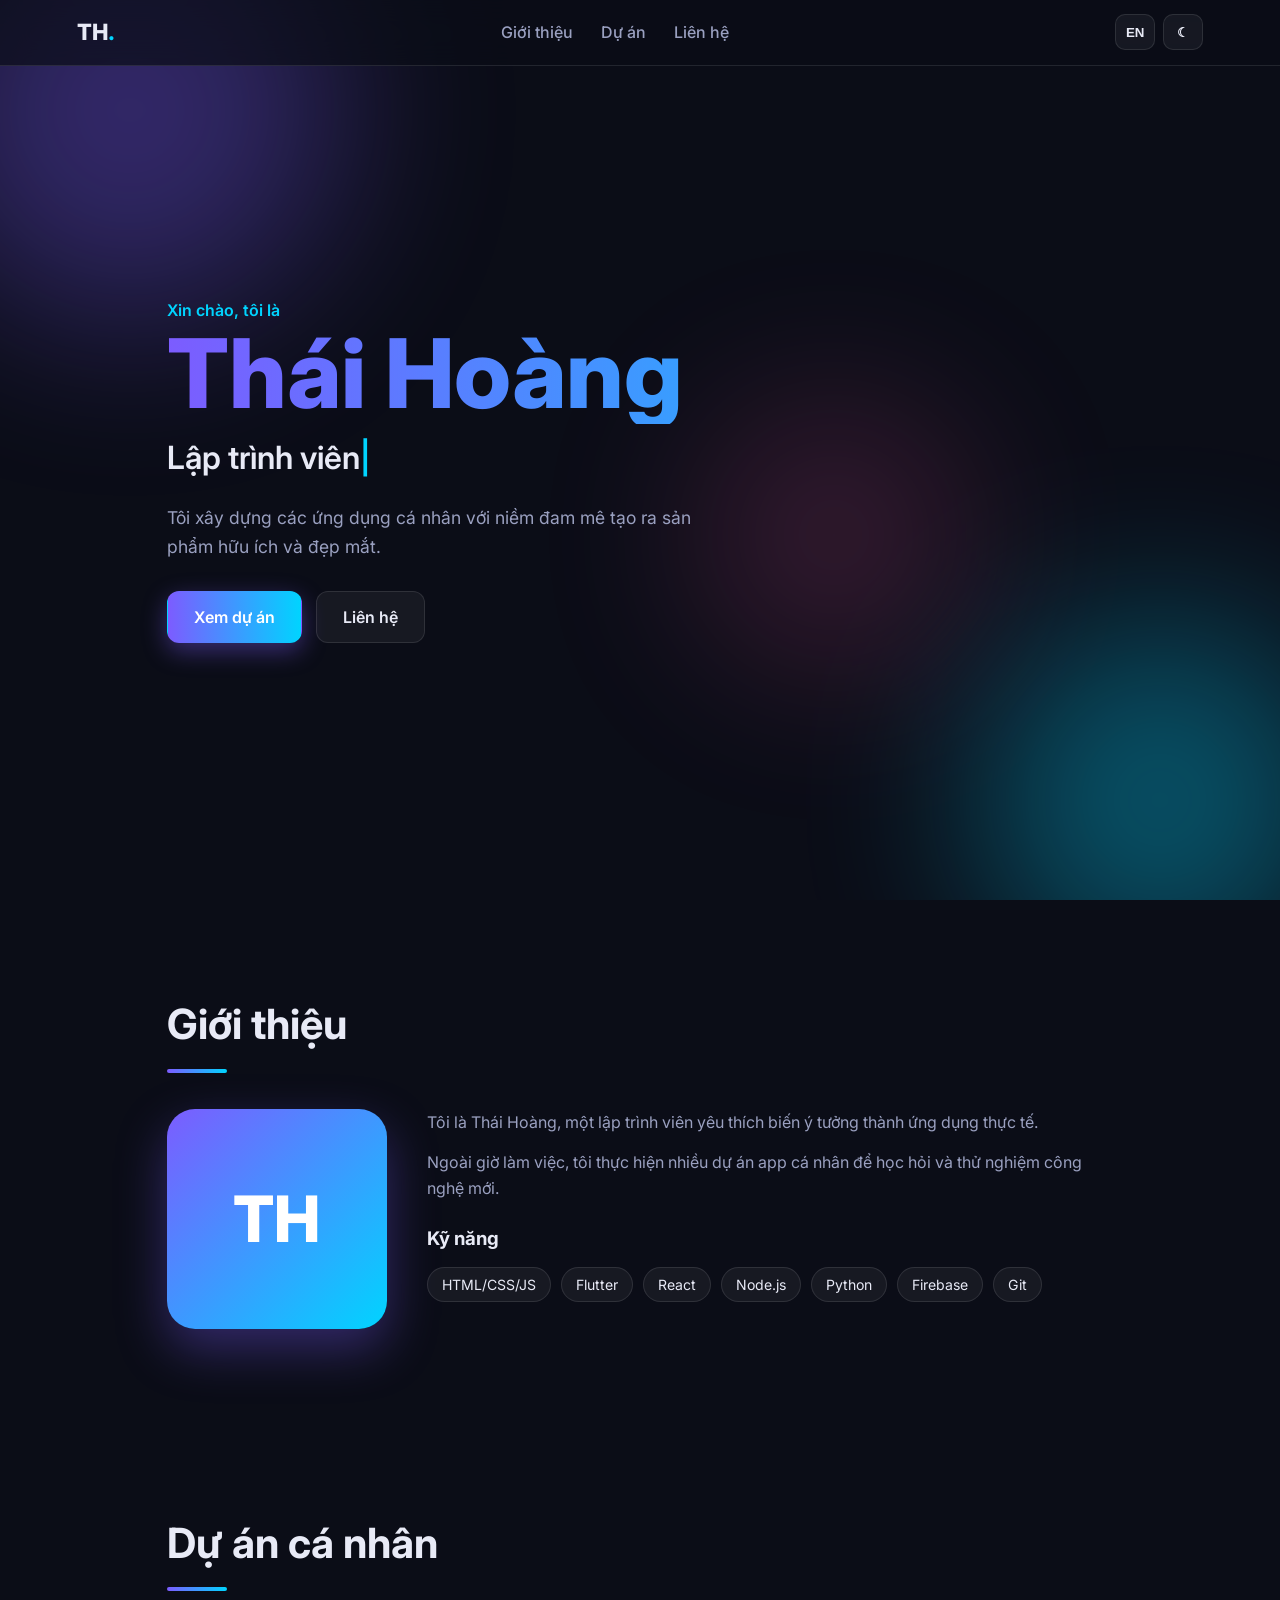
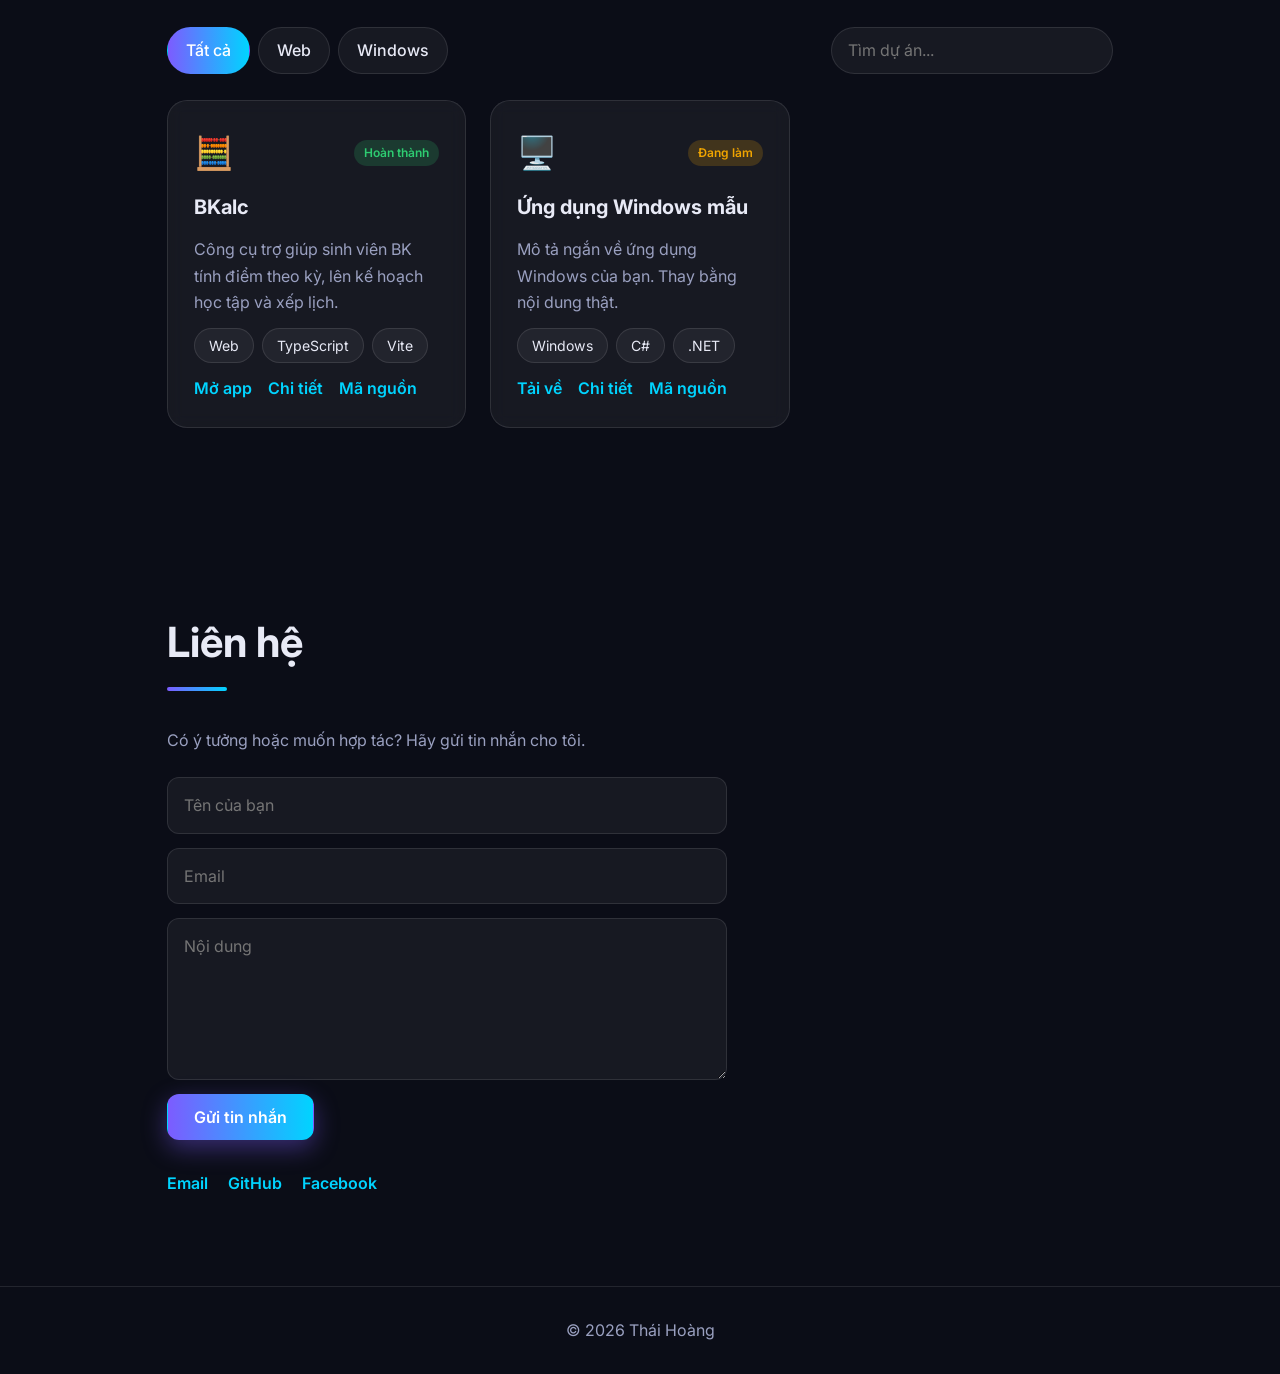
==== index.html @ 58d27226 "Initial portfolio hub" ====
<!DOCTYPE html>
<html lang="vi" data-theme="dark">
<head>
  <meta charset="UTF-8">
  <meta name="viewport" content="width=device-width, initial-scale=1">
  <title>Thái Hoàng — Portfolio</title>
  <meta name="description" content="Web cá nhân của Thái Hoàng: giới thiệu bản thân và các dự án app cá nhân.">
  <meta property="og:title" content="Thái Hoàng — Portfolio">
  <meta property="og:description" content="Giới thiệu bản thân và các dự án app cá nhân.">
  <meta property="og:type" content="website">
  <link rel="preconnect" href="https://fonts.googleapis.com">
  <link rel="preconnect" href="https://fonts.gstatic.com" crossorigin>
  <link href="https://fonts.googleapis.com/css2?family=Inter:wght@400;500;600;700;800&display=swap" rel="stylesheet">
  <link rel="stylesheet" href="css/style.css">
</head>
<body>
  <div class="bg-orbs" aria-hidden="true"><span></span><span></span><span></span></div>

  <header class="nav">
    <a href="#home" class="logo">TH<span>.</span></a>
    <nav class="nav-links">
      <a href="#about" data-i18n="nav.about"></a>
      <a href="#projects" data-i18n="nav.projects"></a>
      <a href="#contact" data-i18n="nav.contact"></a>
    </nav>
    <div class="nav-tools">
      <button id="langBtn" class="tool-btn" aria-label="Change language">EN</button>
      <button id="themeBtn" class="tool-btn" aria-label="Toggle theme">☾</button>
    </div>
  </header>

  <main>
    <section id="home" class="hero">
      <p class="hero-hi reveal" data-i18n="hero.hi"></p>
      <h1 class="reveal">Thái Hoàng</h1>
      <h2 class="reveal"><span id="typed"></span><span class="cursor">|</span></h2>
      <p class="hero-sub reveal" data-i18n="hero.sub"></p>
      <div class="hero-cta reveal">
        <a href="#projects" class="btn btn-primary" data-i18n="hero.cta1"></a>
        <a href="#contact" class="btn btn-ghost" data-i18n="hero.cta2"></a>
      </div>
    </section>

    <section id="about" class="section">
      <h2 class="section-title reveal" data-i18n="about.title"></h2>
      <div class="about-grid">
        <div class="avatar reveal"><span>TH</span></div>
        <div class="about-text reveal">
          <p data-i18n="about.p1"></p>
          <p data-i18n="about.p2"></p>
          <h3 data-i18n="about.skills"></h3>
          <ul class="chips" id="skills"></ul>
        </div>
      </div>
    </section>

    <section id="projects" class="section">
      <h2 class="section-title reveal" data-i18n="projects.title"></h2>
      <div class="filters reveal">
        <div class="filter-btns" id="filterBtns">
          <button data-filter="all" class="active" data-i18n="filter.all"></button>
          <button data-filter="web" data-i18n="filter.web"></button>
          <button data-filter="windows" data-i18n="filter.windows"></button>
        </div>
        <input type="search" id="searchBox" data-i18n-ph="projects.search">
      </div>
      <div class="project-grid" id="projectGrid"></div>
    </section>

    <section id="contact" class="section">
      <h2 class="section-title reveal" data-i18n="contact.title"></h2>
      <p class="reveal contact-intro" data-i18n="contact.intro"></p>
      <form class="contact-form reveal" id="contactForm">
        <input type="text" id="cName" required data-i18n-ph="contact.name">
        <input type="email" id="cEmail" required data-i18n-ph="contact.email">
        <textarea id="cMsg" rows="5" required data-i18n-ph="contact.msg"></textarea>
        <button type="submit" class="btn btn-primary" data-i18n="contact.send"></button>
      </form>
      <ul class="socials reveal">
        <li><a href="mailto:hoangluuanthaiost@gmail.com">Email</a></li>
        <li><a href="https://github.com/" target="_blank" rel="noopener">GitHub</a></li>
        <li><a href="https://facebook.com/" target="_blank" rel="noopener">Facebook</a></li>
      </ul>
    </section>
  </main>

  <footer class="footer">© <span id="year"></span> Thái Hoàng</footer>

  <script src="data/projects.js"></script>
  <script src="js/i18n.js"></script>
  <script src="js/main.js"></script>
</body>
</html>
---- css/style.css ----
:root {
  --bg: #0b0d17; --bg2: #141829; --text: #e8eaf6; --muted: #9aa0c0;
  --accent: #7c5cff; --accent2: #00d4ff; --card: rgba(255,255,255,.05); --border: rgba(255,255,255,.1);
}
[data-theme="light"] {
  --bg: #f6f7fd; --bg2: #ffffff; --text: #151833; --muted: #5a6086;
  --accent: #5b3df5; --accent2: #0096c7; --card: rgba(0,0,0,.04); --border: rgba(0,0,0,.1);
}
* { box-sizing: border-box; margin: 0; padding: 0; }
html { scroll-behavior: smooth; scroll-padding-top: 70px; }
body { font-family: 'Inter', system-ui, sans-serif; background: var(--bg); color: var(--text); line-height: 1.65; overflow-x: hidden; transition: background .3s, color .3s; }
a { color: inherit; text-decoration: none; }
ul { list-style: none; }

.bg-orbs { position: fixed; inset: 0; z-index: -1; overflow: hidden; }
.bg-orbs span { position: absolute; border-radius: 50%; filter: blur(90px); opacity: .35; animation: float 18s ease-in-out infinite; }
.bg-orbs span:nth-child(1) { width: 420px; height: 420px; background: var(--accent); top: -100px; left: -80px; }
.bg-orbs span:nth-child(2) { width: 360px; height: 360px; background: var(--accent2); bottom: -80px; right: -60px; animation-delay: -6s; }
.bg-orbs span:nth-child(3) { width: 260px; height: 260px; background: #ff5ca8; top: 45%; left: 55%; animation-delay: -12s; opacity: .2; }
@keyframes float { 0%,100% { transform: translate(0,0); } 50% { transform: translate(60px,-50px); } }

.nav { position: fixed; top: 0; left: 0; right: 0; z-index: 10; display: flex; align-items: center; justify-content: space-between; padding: 14px 6vw; backdrop-filter: blur(14px); background: color-mix(in srgb, var(--bg) 70%, transparent); border-bottom: 1px solid var(--border); }
.logo { font-weight: 800; font-size: 1.4rem; }
.logo span { color: var(--accent2); }
.nav-links { display: flex; gap: 28px; }
.nav-links a { color: var(--muted); font-weight: 500; transition: color .2s; }
.nav-links a:hover { color: var(--text); }
.nav-tools { display: flex; gap: 8px; }
.tool-btn { background: var(--card); border: 1px solid var(--border); color: var(--text); width: 40px; height: 36px; border-radius: 10px; cursor: pointer; font-weight: 600; transition: transform .2s, border-color .2s; }
.tool-btn:hover { transform: translateY(-2px); border-color: var(--accent); }

.hero { min-height: 100vh; display: flex; flex-direction: column; justify-content: center; padding: 100px 6vw 60px; max-width: 1100px; margin: 0 auto; }
.hero-hi { color: var(--accent2); font-weight: 600; }
.hero h1 { font-size: clamp(3rem, 9vw, 6rem); font-weight: 800; line-height: 1.05; background: linear-gradient(90deg, var(--accent), var(--accent2)); -webkit-background-clip: text; background-clip: text; color: transparent; }
.hero h2 { font-size: clamp(1.3rem, 3.5vw, 2rem); font-weight: 600; min-height: 1.5em; margin-top: 8px; }
.cursor { color: var(--accent2); animation: blink 1s steps(1) infinite; }
@keyframes blink { 50% { opacity: 0; } }
.hero-sub { color: var(--muted); max-width: 560px; margin: 18px 0 30px; font-size: 1.1rem; }
.hero-cta { display: flex; gap: 14px; flex-wrap: wrap; }

.btn { display: inline-block; padding: 12px 26px; border-radius: 12px; font-weight: 600; border: 1px solid transparent; cursor: pointer; font-size: 1rem; font-family: inherit; transition: transform .2s, box-shadow .2s; }
.btn:hover { transform: translateY(-3px); }
.btn-primary { background: linear-gradient(90deg, var(--accent), var(--accent2)); color: #fff; box-shadow: 0 8px 24px color-mix(in srgb, var(--accent) 40%, transparent); }
.btn-ghost { border-color: var(--border); background: var(--card); }

.section { max-width: 1100px; margin: 0 auto; padding: 90px 6vw; }
.section-title { font-size: clamp(1.8rem, 4vw, 2.6rem); margin-bottom: 36px; }
.section-title::after { content: ''; display: block; width: 60px; height: 4px; border-radius: 4px; margin-top: 10px; background: linear-gradient(90deg, var(--accent), var(--accent2)); }

.about-grid { display: grid; grid-template-columns: 220px 1fr; gap: 40px; align-items: start; }
.avatar { width: 220px; height: 220px; border-radius: 28px; display: grid; place-items: center; font-size: 4rem; font-weight: 800; color: #fff; background: linear-gradient(135deg, var(--accent), var(--accent2)); box-shadow: 0 20px 50px color-mix(in srgb, var(--accent) 35%, transparent); animation: tilt 6s ease-in-out infinite; }
@keyframes tilt { 50% { transform: rotate(-4deg) translateY(-6px); } }
.about-text p { color: var(--muted); margin-bottom: 14px; }
.about-text h3 { margin: 22px 0 12px; }
.chips { display: flex; flex-wrap: wrap; gap: 10px; }
.chips li, .tags li { padding: 5px 14px; border-radius: 999px; background: var(--card); border: 1px solid var(--border); font-size: .88rem; }

.project-grid { display: grid; grid-template-columns: repeat(auto-fill, minmax(290px, 1fr)); gap: 24px; }
.card { background: var(--card); border: 1px solid var(--border); border-radius: 20px; padding: 26px; backdrop-filter: blur(8px); transition: transform .3s, border-color .3s, box-shadow .3s; display: flex; flex-direction: column; gap: 12px; }
.card:hover { transform: translateY(-8px); border-color: var(--accent); box-shadow: 0 18px 40px color-mix(in srgb, var(--accent) 25%, transparent); }
.card .icon { font-size: 2rem; }
.card h3 { font-size: 1.25rem; }
.card p { color: var(--muted); flex: 1; }
.tags { display: flex; flex-wrap: wrap; gap: 8px; }
.card-links { display: flex; gap: 16px; font-weight: 600; color: var(--accent2); }
.card-links a:hover { text-decoration: underline; }

.filters { display: flex; flex-wrap: wrap; gap: 14px; justify-content: space-between; margin-bottom: 26px; }
.filter-btns { display: flex; gap: 8px; }
.filter-btns button { padding: 8px 18px; border-radius: 999px; border: 1px solid var(--border); background: var(--card); color: var(--text); cursor: pointer; font: inherit; font-weight: 500; transition: .2s; }
.filter-btns button.active, .filter-btns button:hover { background: linear-gradient(90deg, var(--accent), var(--accent2)); color: #fff; border-color: transparent; }
.filters input { padding: 9px 16px; border-radius: 999px; border: 1px solid var(--border); background: var(--card); color: var(--text); font: inherit; min-width: 220px; }
.filters input:focus { outline: none; border-color: var(--accent); }
.card-top { display: flex; justify-content: space-between; align-items: center; }
.card h3 a:hover { color: var(--accent2); }
.badge { font-size: .75rem; font-weight: 600; padding: 3px 10px; border-radius: 999px; }
.badge-done { background: rgba(46,204,113,.18); color: #2ecc71; }
.badge-wip { background: rgba(255,170,0,.18); color: #f0a500; }
.card-links { flex-wrap: wrap; }
.empty { color: var(--muted); }

.detail { max-width: 900px; margin: 0 auto; padding: 110px 6vw 60px; }
.back { display: inline-block; color: var(--accent2); font-weight: 600; margin-bottom: 24px; }
.detail-head { display: flex; align-items: center; gap: 18px; flex-wrap: wrap; }
.detail-head .icon { font-size: 3rem; }
.detail h1 { font-size: clamp(1.8rem, 5vw, 2.8rem); }
.detail-meta { color: var(--muted); margin: 12px 0 20px; display: flex; gap: 14px; flex-wrap: wrap; align-items: center; }
.detail h3 { margin: 32px 0 12px; }
.detail .lead { color: var(--muted); font-size: 1.05rem; }
.detail-actions { display: flex; gap: 12px; flex-wrap: wrap; margin-top: 22px; }
.shots { display: grid; grid-template-columns: repeat(auto-fill, minmax(240px, 1fr)); gap: 14px; }
.shots img { width: 100%; border-radius: 14px; border: 1px solid var(--border); }
.embed { width: 100%; height: 560px; border: 1px solid var(--border); border-radius: 16px; margin-top: 24px; background: #fff; }
.changelog li { padding: 10px 0; border-bottom: 1px solid var(--border); color: var(--muted); }
.changelog b { color: var(--text); margin-right: 10px; }

.contact-intro { color: var(--muted); margin-bottom: 24px; }
.contact-form { display: grid; gap: 14px; max-width: 560px; }
.contact-form input, .contact-form textarea { width: 100%; padding: 14px 16px; border-radius: 12px; border: 1px solid var(--border); background: var(--card); color: var(--text); font: inherit; transition: border-color .2s; }
.contact-form input:focus, .contact-form textarea:focus { outline: none; border-color: var(--accent); }
.contact-form button { justify-self: start; }
.socials { display: flex; gap: 20px; margin-top: 30px; }
.socials a { color: var(--accent2); font-weight: 600; }
.socials a:hover { text-decoration: underline; }
.footer { text-align: center; padding: 30px; color: var(--muted); border-top: 1px solid var(--border); }

.reveal { opacity: 0; transform: translateY(28px); transition: opacity .7s ease, transform .7s ease; }
.reveal.visible { opacity: 1; transform: none; }

@media (max-width: 720px) {
  .nav-links { display: none; }
  .about-grid { grid-template-columns: 1fr; }
  .avatar { width: 160px; height: 160px; font-size: 3rem; }
}
@media (prefers-reduced-motion: reduce) {
  * { animation: none !important; transition: none !important; scroll-behavior: auto !important; }
  .reveal { opacity: 1; transform: none; }
}
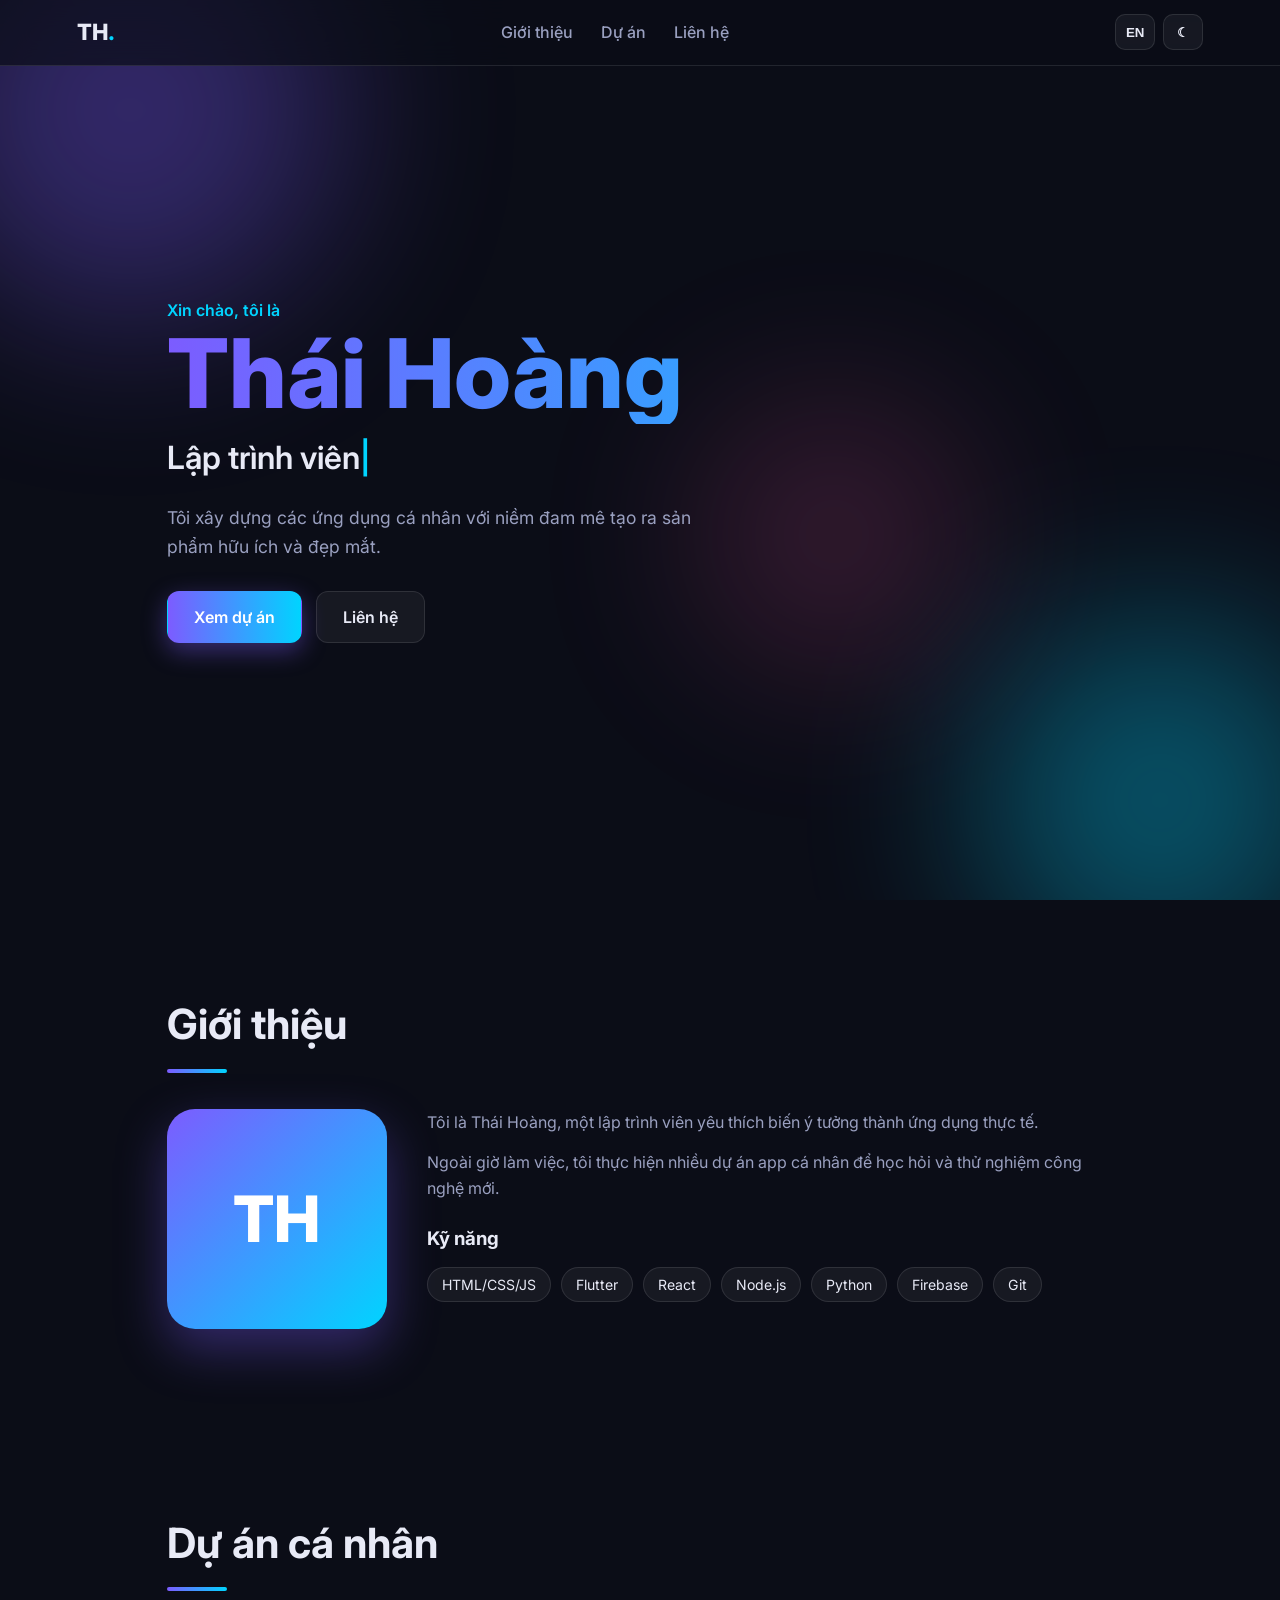
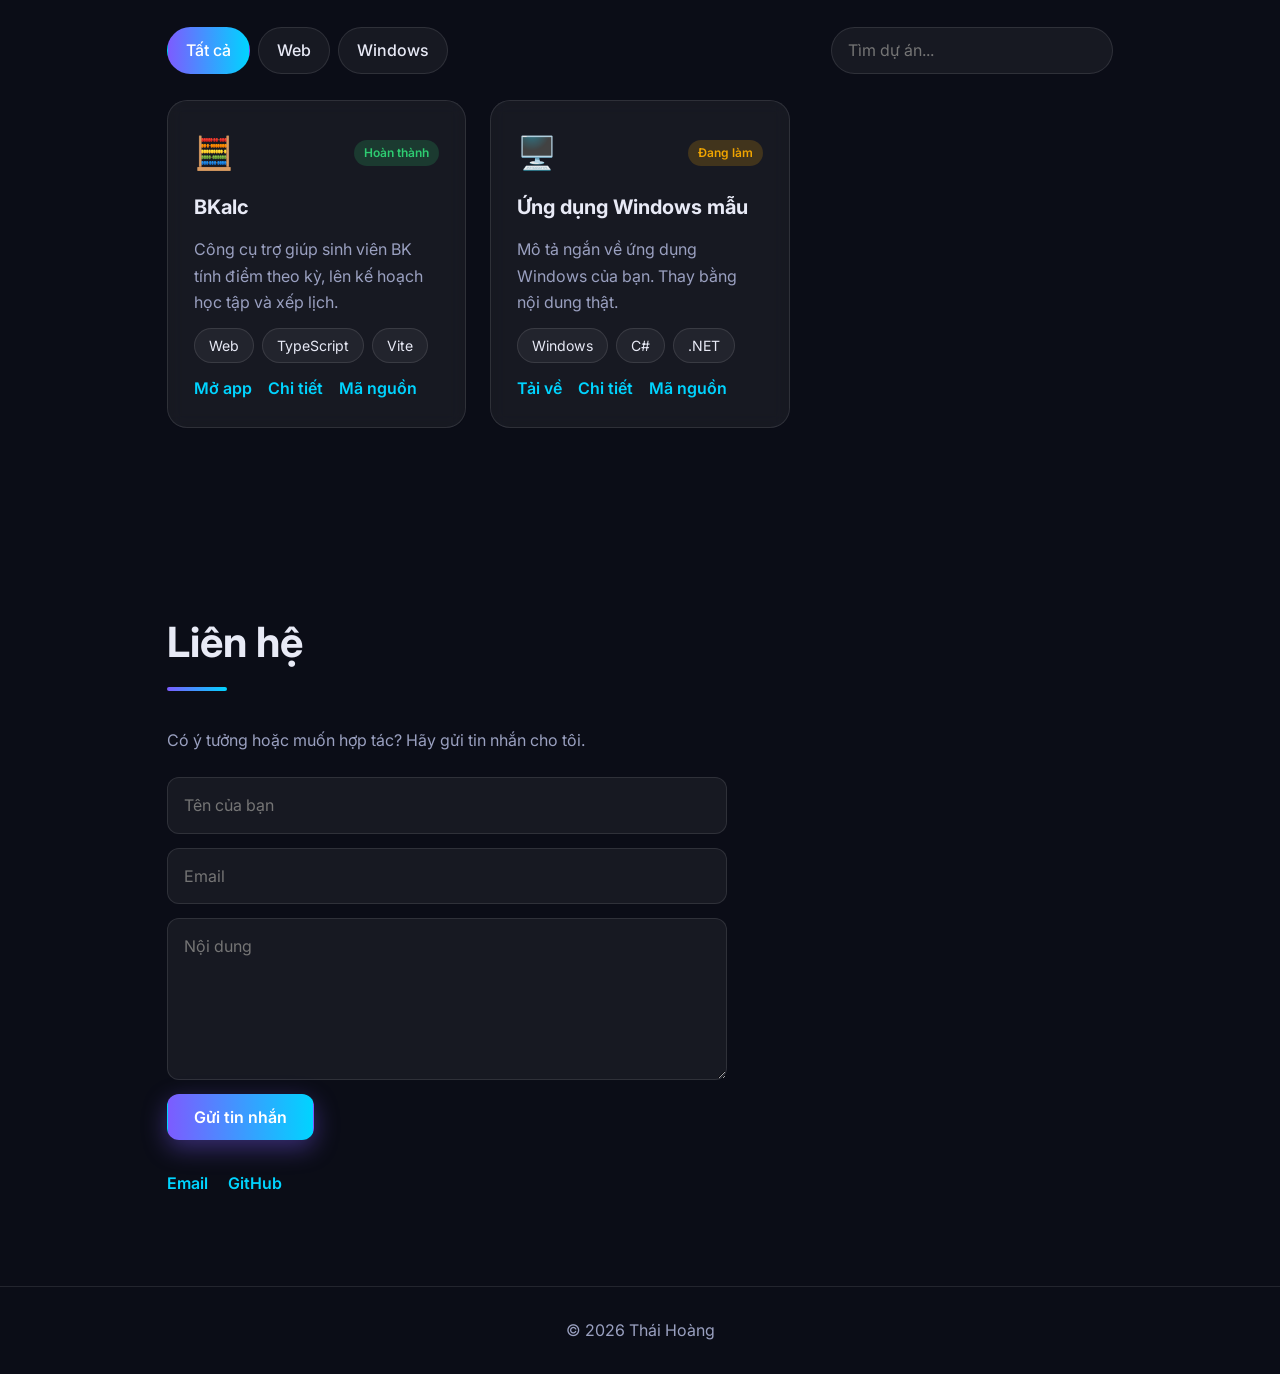
==== commit c3c94c01: "Update contact links" ====
--- a/index.html
+++ b/index.html
@@ -77,9 +77,8 @@
         <button type="submit" class="btn btn-primary" data-i18n="contact.send"></button>
       </form>
       <ul class="socials reveal">
-        <li><a href="mailto:hoangluuanthaiost@gmail.com">Email</a></li>
-        <li><a href="https://github.com/" target="_blank" rel="noopener">GitHub</a></li>
-        <li><a href="https://facebook.com/" target="_blank" rel="noopener">Facebook</a></li>
+        <li><a href="mailto:hoangluuanthai.work@gmail.com">Email</a></li>
+        <li><a href="https://github.com/ThaiHoang5125" target="_blank" rel="noopener">GitHub</a></li>
       </ul>
     </section>
   </main>
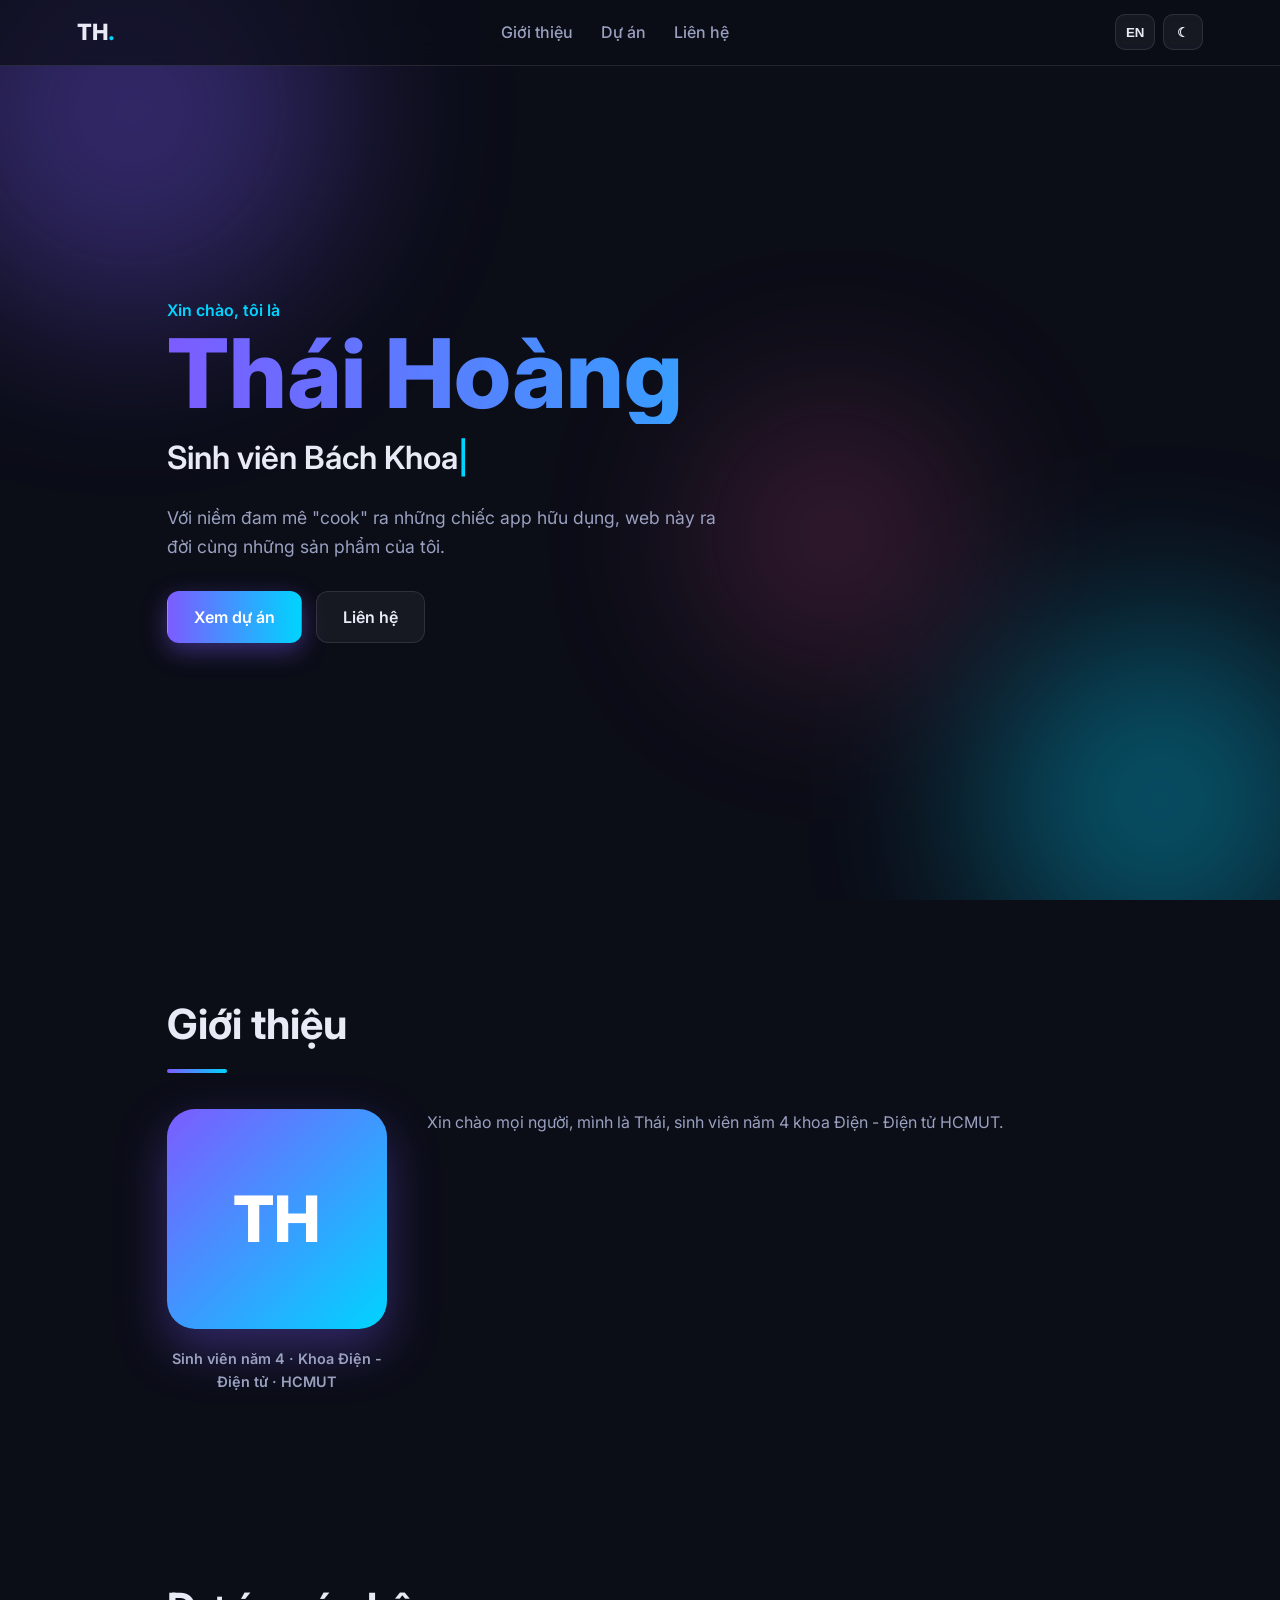
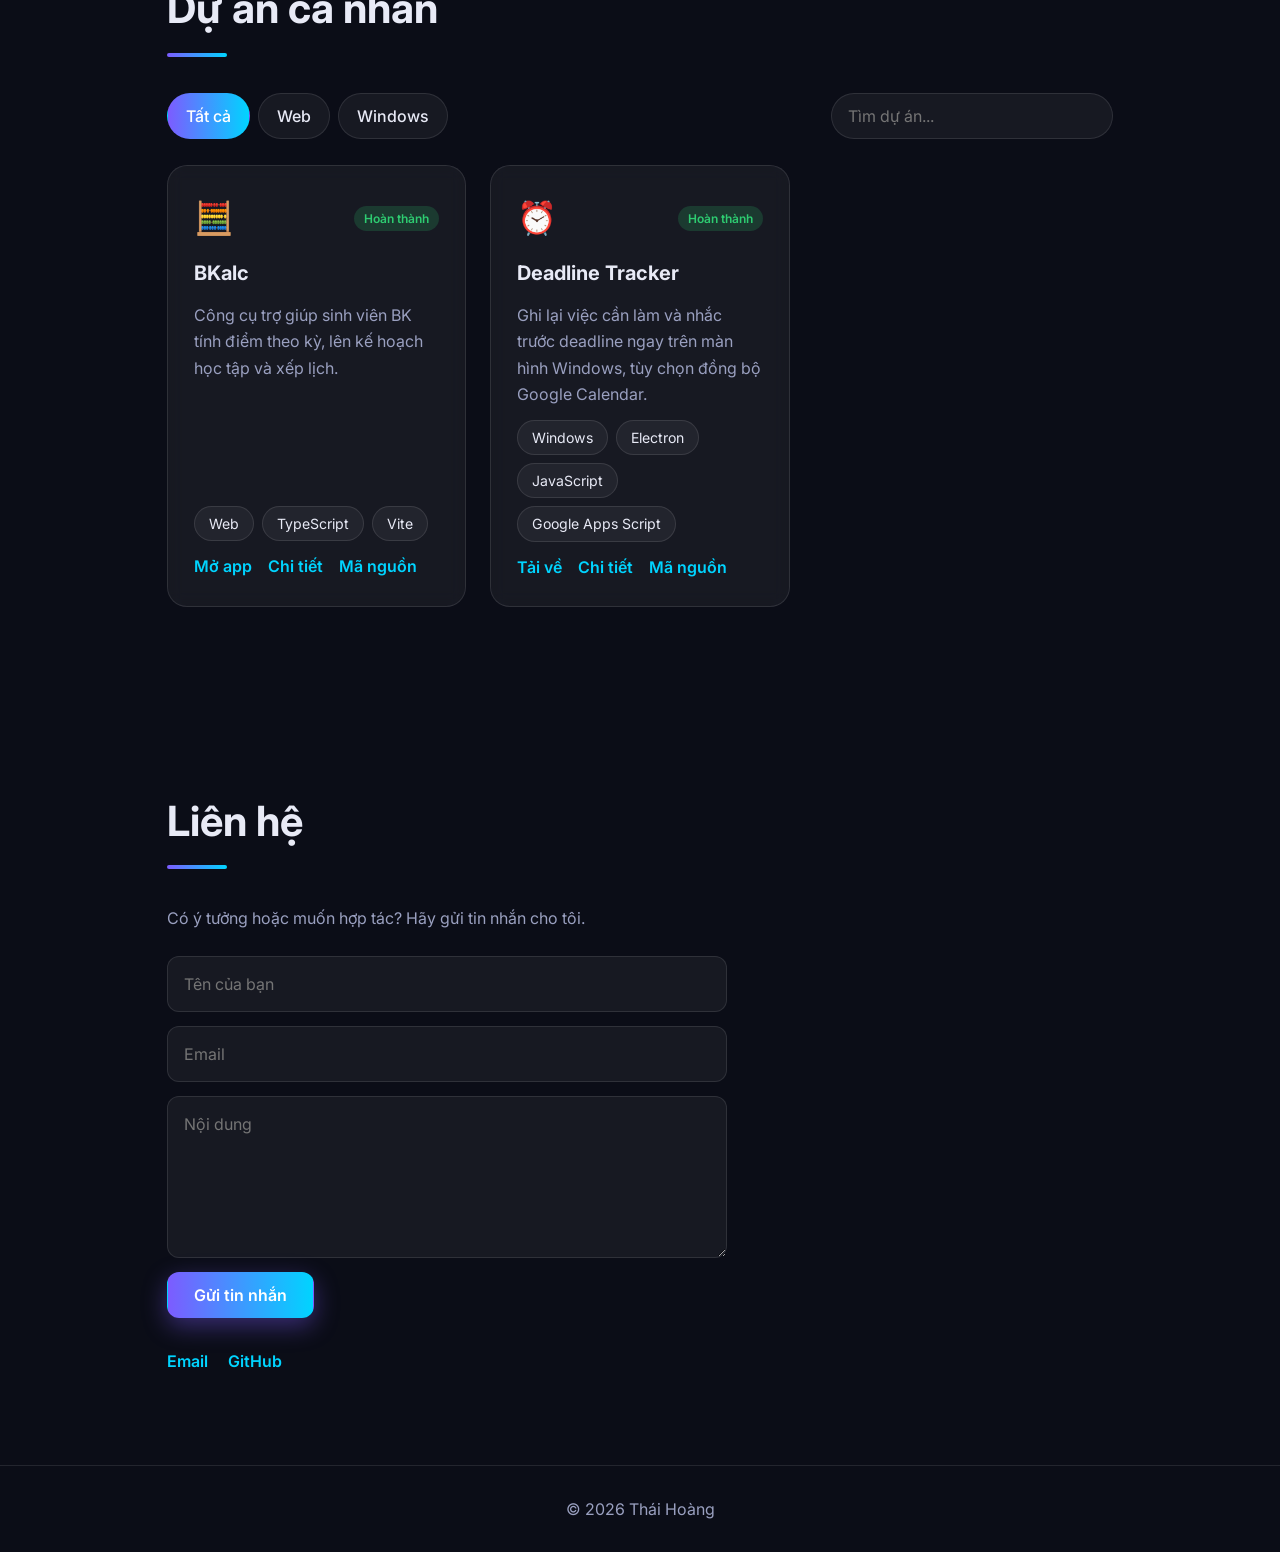
==== commit a511d980: "Cập nhật phần giới thiệu: sinh viên Điện - Điện tử HCMUT, bỏ Kỹ năng Co-Authored-By: Claude Sonnet 5" ====
--- a/index.html
+++ b/index.html
@@ -44,12 +44,12 @@
     <section id="about" class="section">
       <h2 class="section-title reveal" data-i18n="about.title"></h2>
       <div class="about-grid">
-        <div class="avatar reveal"><span>TH</span></div>
+        <div class="avatar-wrap reveal">
+          <div class="avatar"><span>TH</span></div>
+          <p class="avatar-badge" data-i18n="about.badge"></p>
+        </div>
         <div class="about-text reveal">
           <p data-i18n="about.p1"></p>
-          <p data-i18n="about.p2"></p>
-          <h3 data-i18n="about.skills"></h3>
-          <ul class="chips" id="skills"></ul>
         </div>
       </div>
     </section>
--- a/css/style.css
+++ b/css/style.css
@@ -116,3 +116,6 @@
   * { animation: none !important; transition: none !important; scroll-behavior: auto !important; }
   .reveal { opacity: 1; transform: none; }
 }
+
+.avatar-wrap { display: flex; flex-direction: column; align-items: center; gap: 18px; }
+.avatar-badge { text-align: center; font-size: .9rem; font-weight: 600; color: var(--muted); max-width: 220px; }
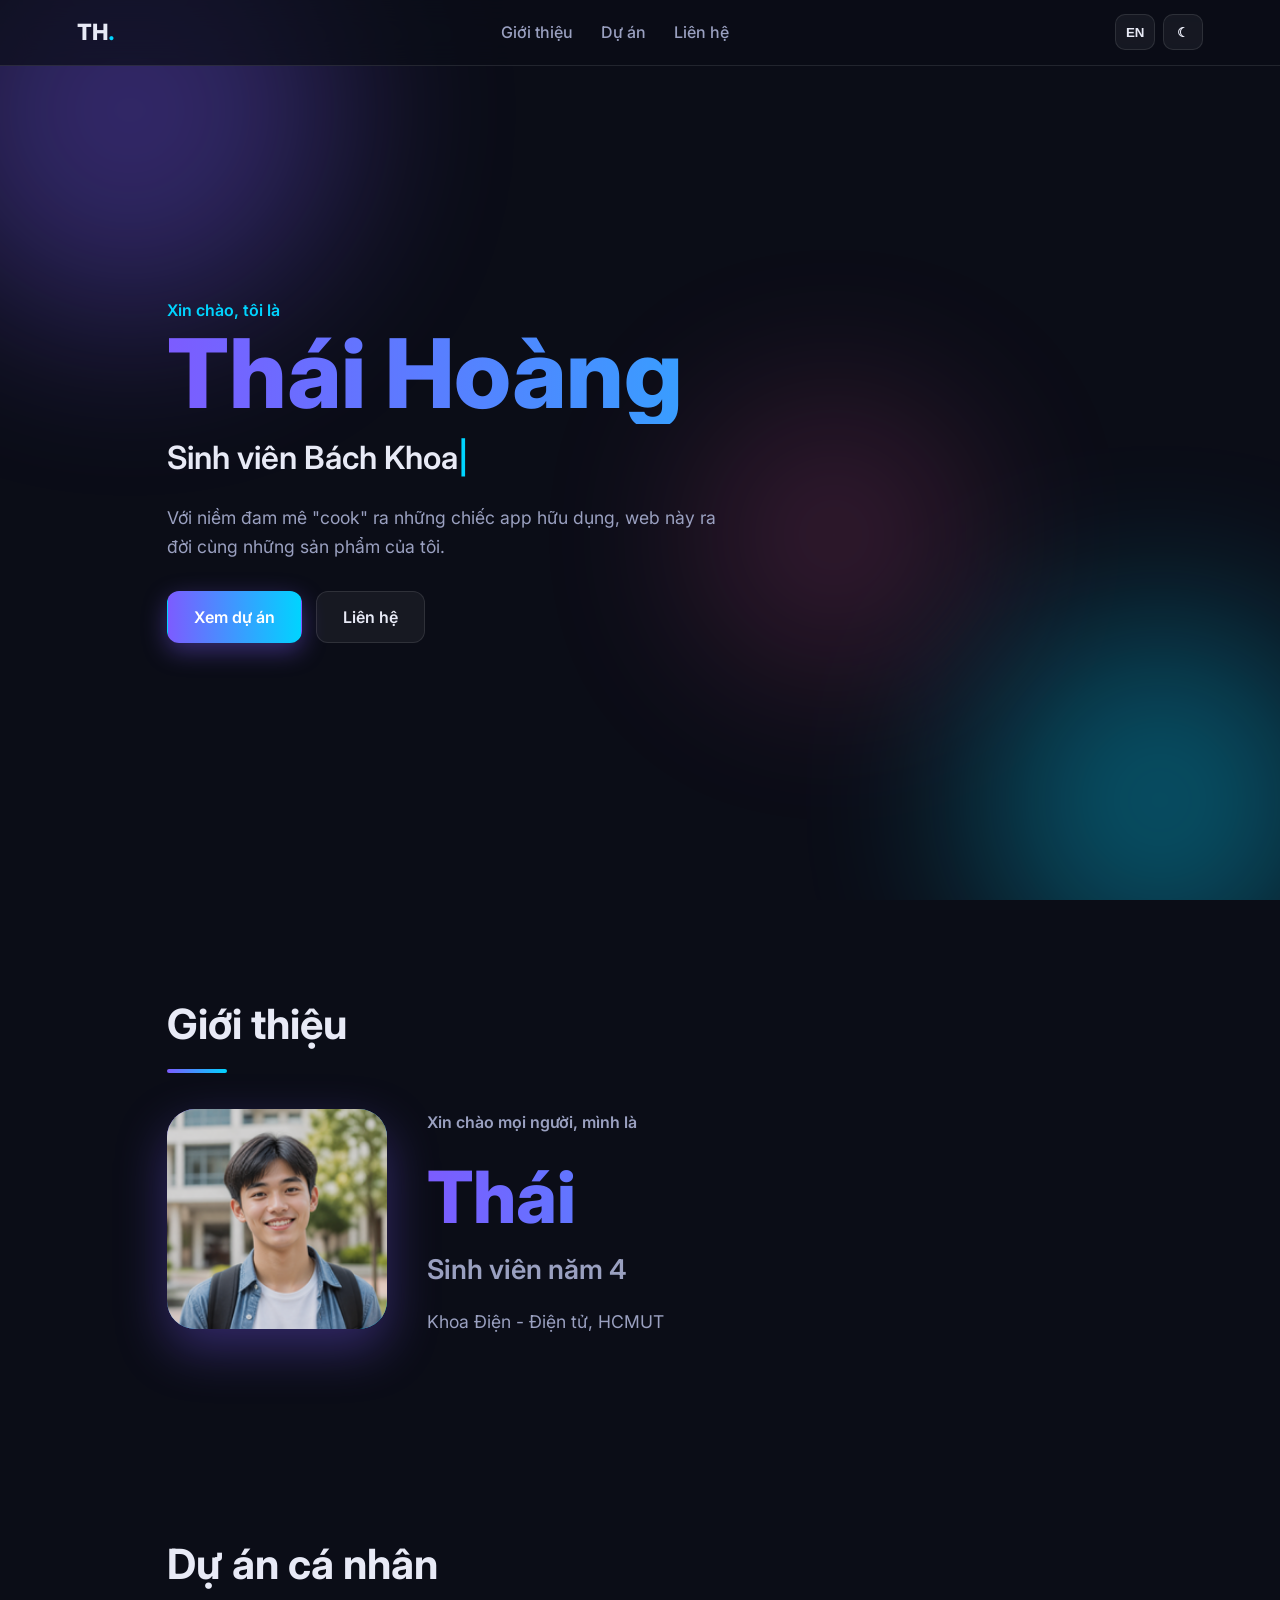
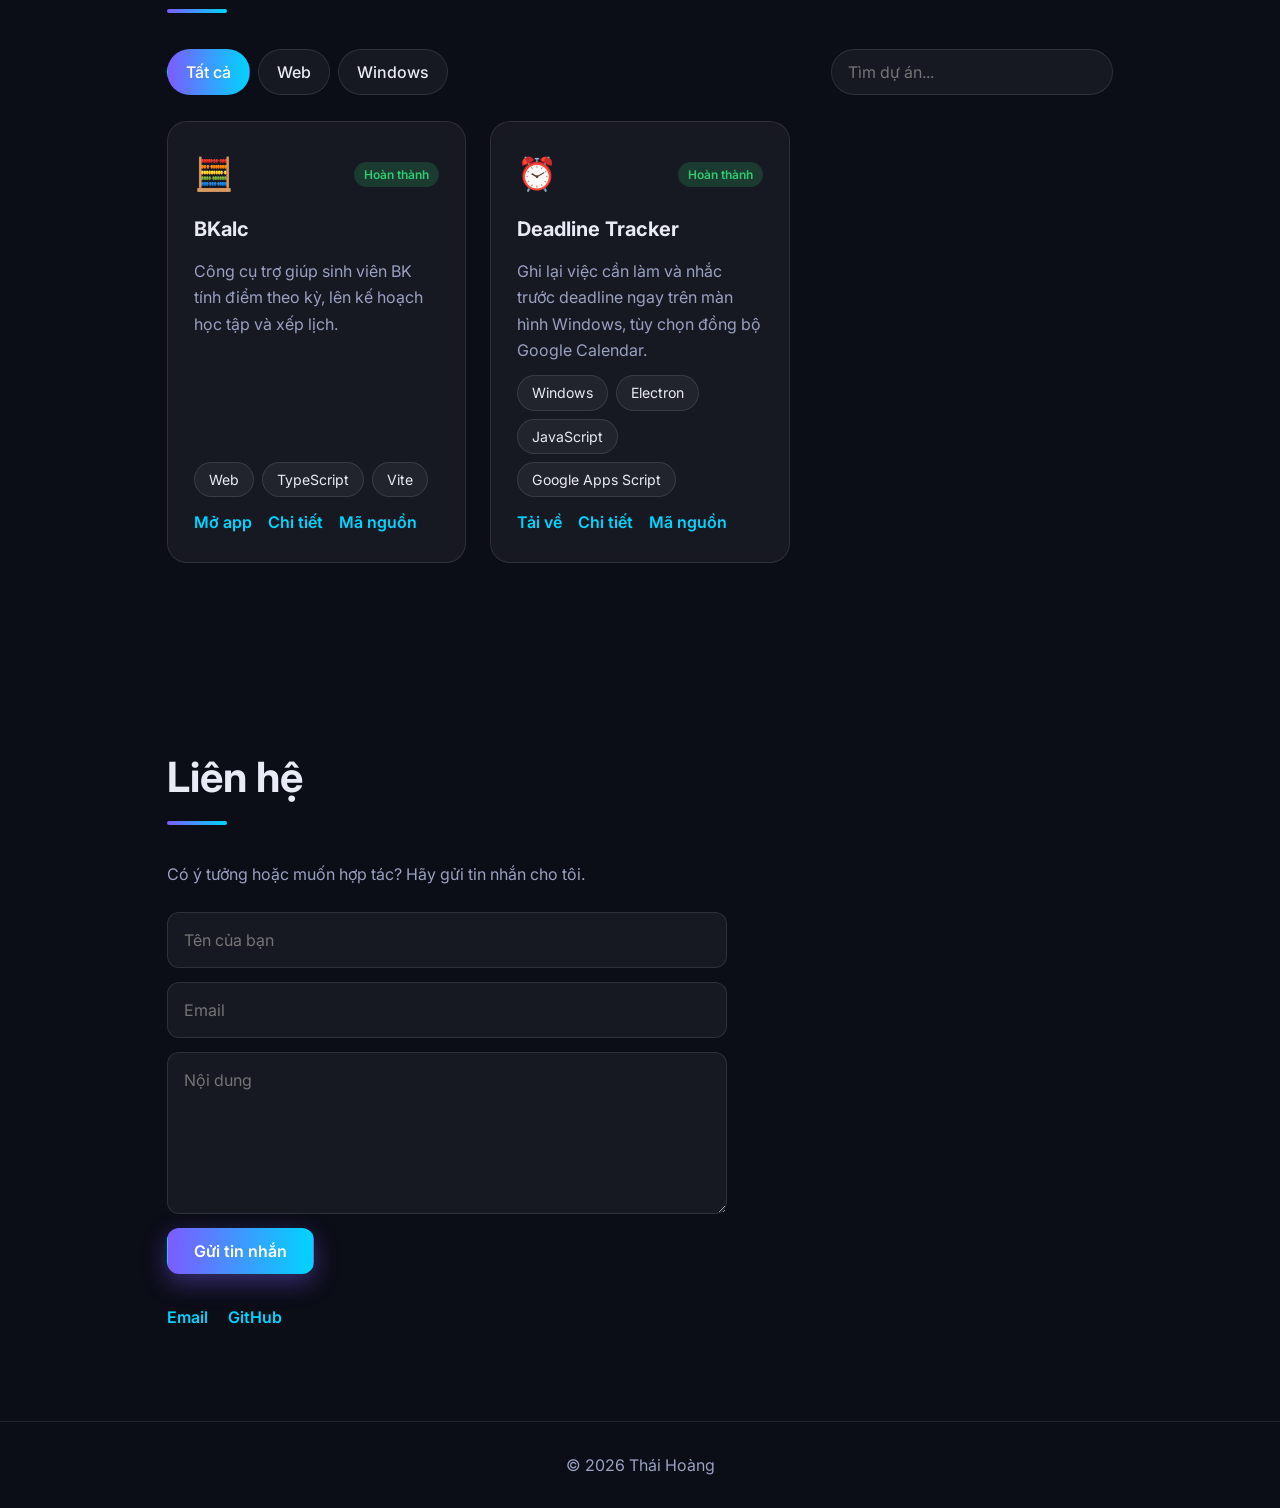
==== commit 3a34c5f2: "Giới thiệu: tách dòng, thay avatar bằng ảnh sinh viên Co-Authored-By: Claude Sonnet 5.5 <noreply@ant" ====
--- a/index.html
+++ b/index.html
@@ -44,12 +44,12 @@
     <section id="about" class="section">
       <h2 class="section-title reveal" data-i18n="about.title"></h2>
       <div class="about-grid">
-        <div class="avatar-wrap reveal">
-          <div class="avatar"><span>TH</span></div>
-          <p class="avatar-badge" data-i18n="about.badge"></p>
-        </div>
-        <div class="about-text reveal">
-          <p data-i18n="about.p1"></p>
+        <div class="avatar reveal"><img src="img/avatar.png" alt="Thái Hoàng"></div>
+        <div class="about-text">
+          <p class="about-hi reveal" data-i18n="about.hi"></p>
+          <h3 class="about-name reveal" data-i18n="about.name"></h3>
+          <p class="about-role reveal" data-i18n="about.role"></p>
+          <p class="about-faculty reveal" data-i18n="about.faculty"></p>
         </div>
       </div>
     </section>
--- a/css/style.css
+++ b/css/style.css
@@ -117,5 +117,10 @@
   .reveal { opacity: 1; transform: none; }
 }
 
-.avatar-wrap { display: flex; flex-direction: column; align-items: center; gap: 18px; }
-.avatar-badge { text-align: center; font-size: .9rem; font-weight: 600; color: var(--muted); max-width: 220px; }
+.avatar { overflow: hidden; }
+.avatar img { width: 100%; height: 100%; object-fit: cover; display: block; }
+.about-text { align-self: center; }
+.about-hi { color: var(--accent2); font-weight: 600; margin-bottom: 0; }
+.about-name { margin: 0; font-size: clamp(2.6rem, 7vw, 4.5rem); font-weight: 800; line-height: 1.1; background: linear-gradient(90deg, var(--accent), var(--accent2)); -webkit-background-clip: text; background-clip: text; color: transparent; }
+.about-role { color: var(--text); font-size: clamp(1.2rem, 3vw, 1.7rem); font-weight: 600; margin: 4px 0 0; }
+.about-faculty { color: var(--muted); font-size: 1.1rem; margin-top: 6px; }
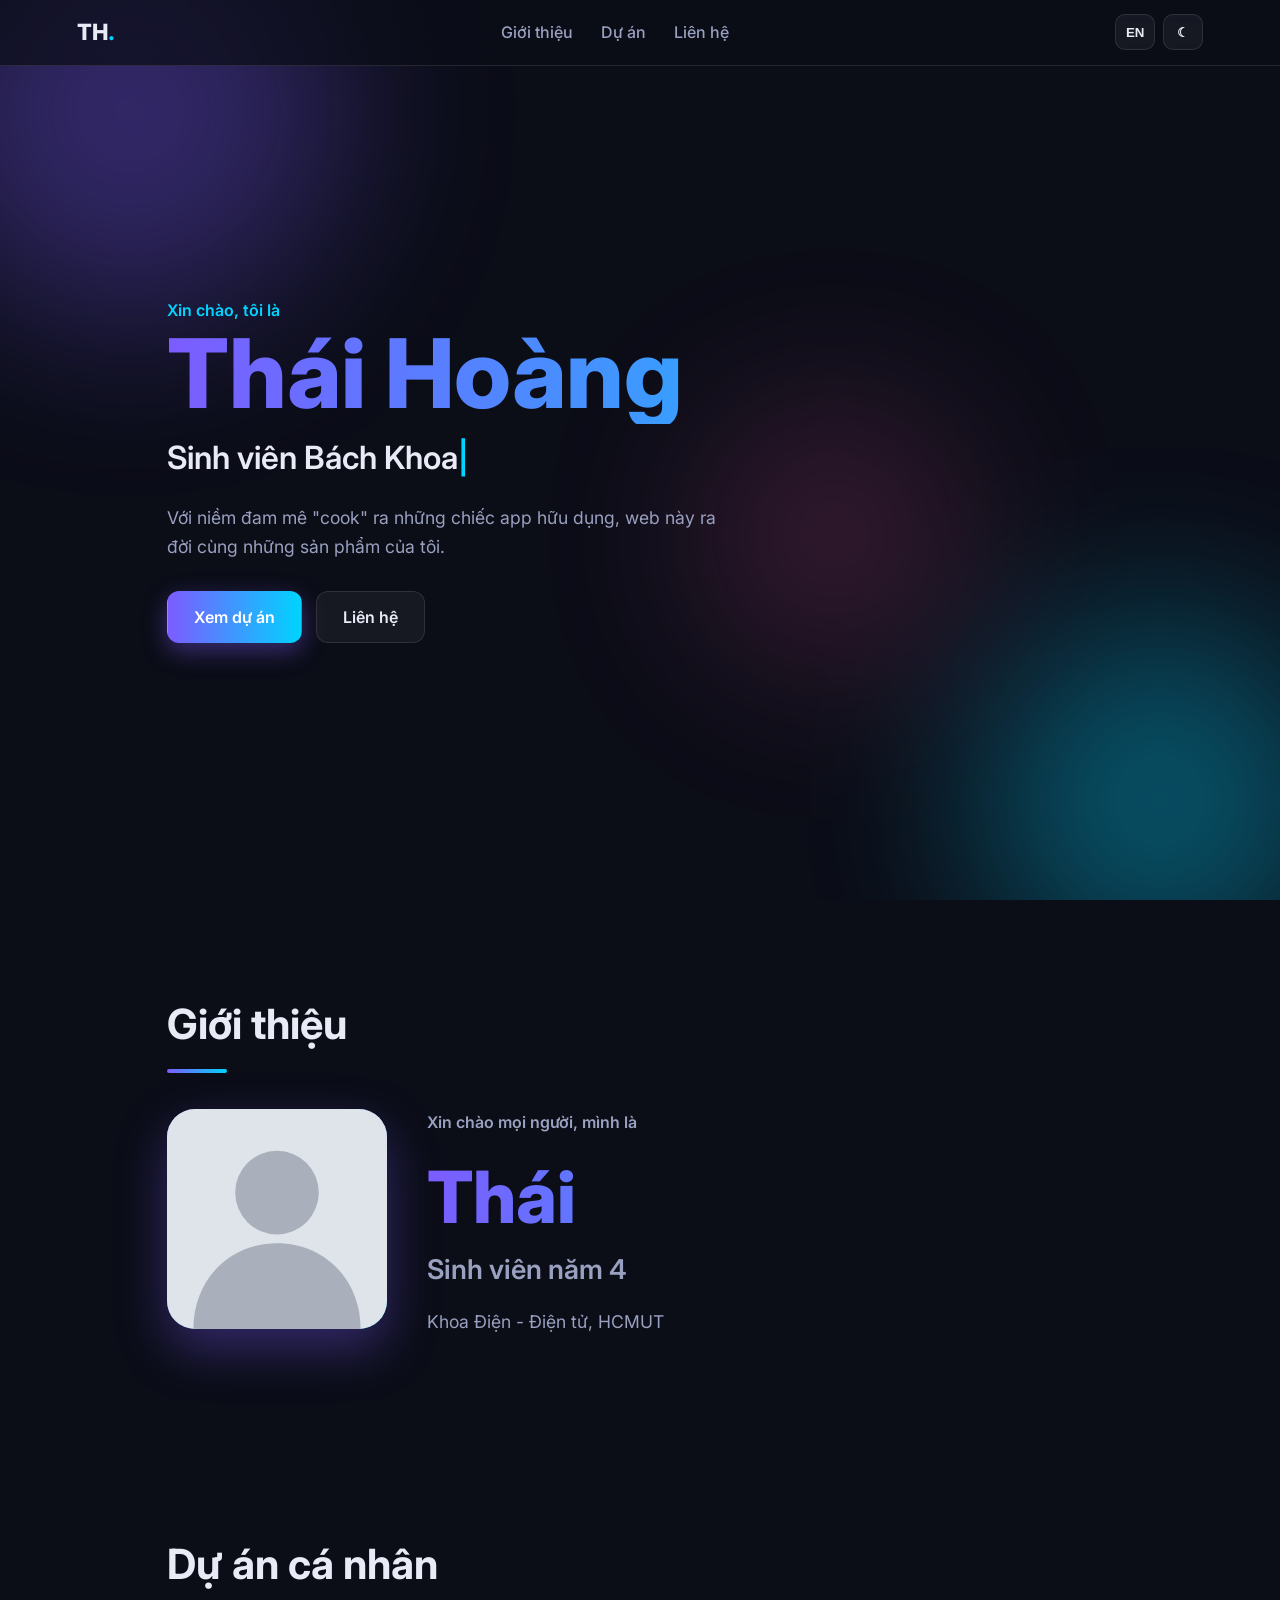
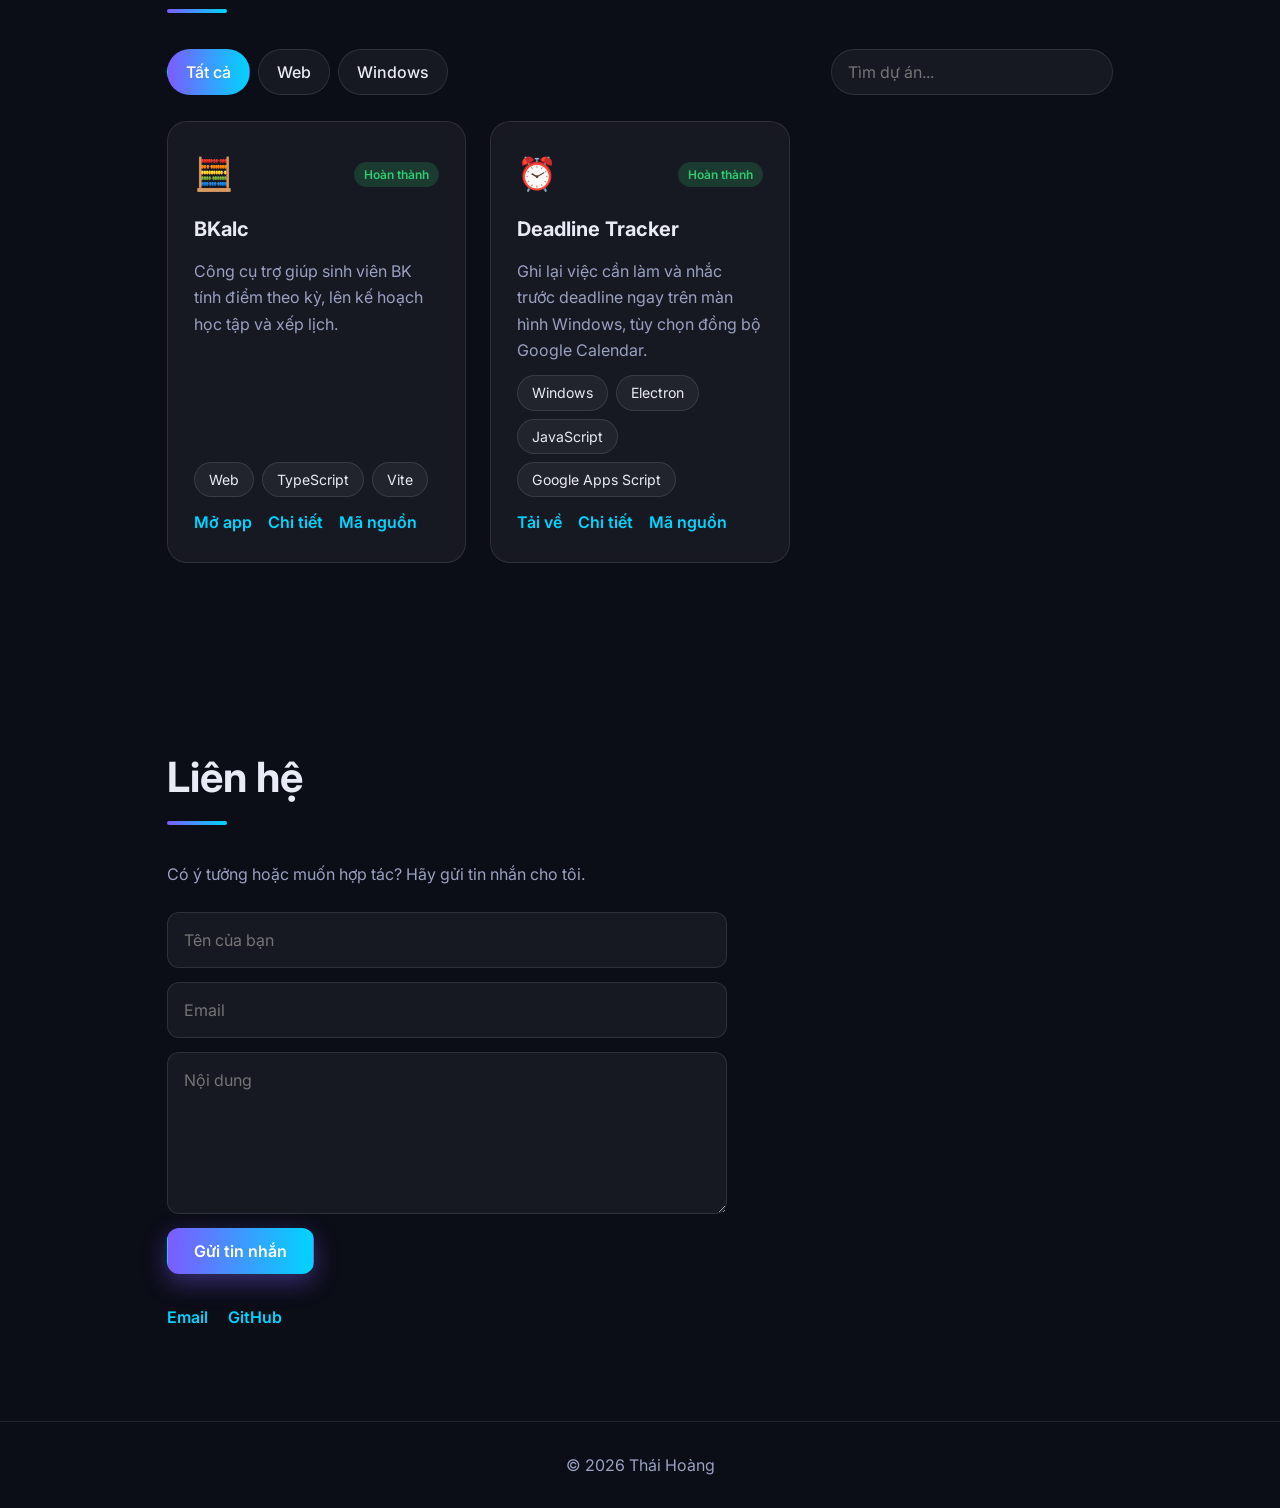
==== commit 85d6e3e2: "Avatar mặc định kiểu Facebook, bỏ ảnh AI Co-Authored-By: Claude Sonnet 5.5 <noreply@anthropic.com>" ====
--- a/index.html
+++ b/index.html
@@ -44,7 +44,7 @@
     <section id="about" class="section">
       <h2 class="section-title reveal" data-i18n="about.title"></h2>
       <div class="about-grid">
-        <div class="avatar reveal"><img src="img/avatar.png" alt="Thái Hoàng"></div>
+        <div class="avatar reveal"><img src="img/avatar.svg" alt="Thái Hoàng"></div>
         <div class="about-text">
           <p class="about-hi reveal" data-i18n="about.hi"></p>
           <h3 class="about-name reveal" data-i18n="about.name"></h3>
